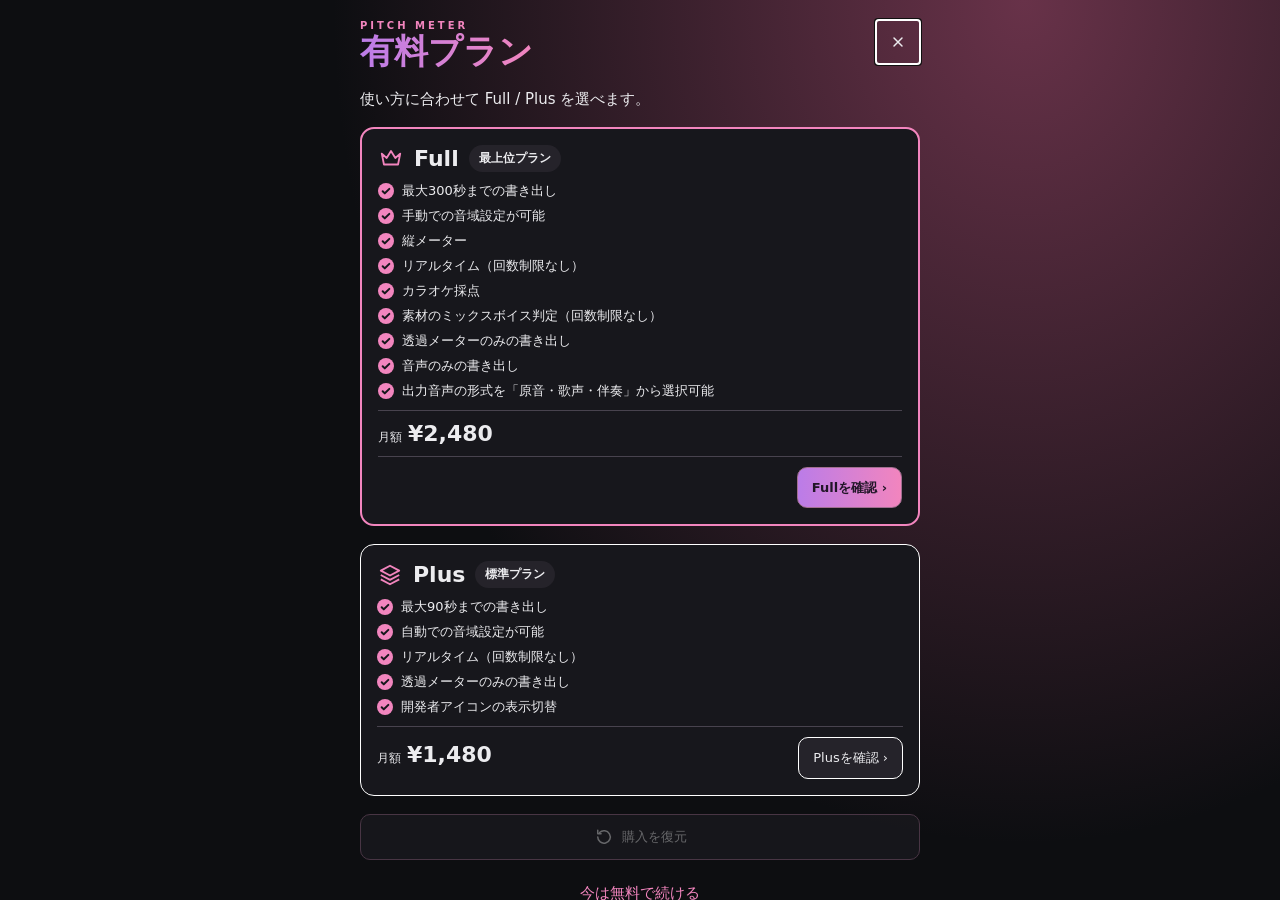
==== android-1128/index.html @ 21b464e2 "Add android-1128 preview (Android/iPhone web)" ====
<!doctype html>
<html lang="ja">
<head>
<meta charset="utf-8">
<meta name="viewport" content="width=device-width,initial-scale=1,viewport-fit=cover">
<meta name="referrer" content="no-referrer">
<meta name="robots" content="noindex,nofollow">
<meta http-equiv="Content-Security-Policy" content="default-src 'self'; script-src 'self' 'wasm-unsafe-eval'; worker-src 'self' blob:; style-src 'self'; img-src 'self' data: blob:; media-src 'self' blob:; connect-src 'self' blob: data:; frame-src 'self'; object-src 'none'; base-uri 'none'; form-action 'none'">
<meta name="theme-color" content="#0d0e11">
<meta name="color-scheme" content="dark">
<title>ピッチメーター 試作版（ウェブ・Android）</title>
<link rel="icon" href="data:,">
<link rel="stylesheet" href="style.css?v=20261128and1128">
</head>
<body>
<svg class="sprite" width="0" height="0" aria-hidden="true">
    <defs><linearGradient id="g-live" gradientUnits="userSpaceOnUse" x1="2" y1="12" x2="22" y2="12"><stop offset="0" stop-color="#bb7ce8"/><stop offset="1" stop-color="#f285be"/></linearGradient></defs>
  <defs>
    <symbol id="i-info" viewBox="0 0 24 24"><circle cx="12" cy="12" r="9.2" fill="none" stroke="currentColor" stroke-width="1.6"/><path d="M12 10.6v6" stroke="currentColor" stroke-width="1.8" stroke-linecap="round"/><circle cx="12" cy="7.5" r="1.15" fill="currentColor"/></symbol>
    <symbol id="i-chevdown" viewBox="0 0 24 24"><path d="M6 9.5l6 6 6-6" fill="none" stroke="currentColor" stroke-width="2" stroke-linecap="round" stroke-linejoin="round"/></symbol>
    <symbol id="i-chev" viewBox="0 0 24 24"><path d="M9 5.5l6.5 6.5L9 18.5" fill="none" stroke="currentColor" stroke-width="2" stroke-linecap="round" stroke-linejoin="round"/></symbol>
    <symbol id="i-share" viewBox="0 0 24 24"><path d="M12 3.5v11M8 7.2l4-3.8 4 3.8M7.5 10.5H6a1.5 1.5 0 0 0-1.5 1.5v7A1.5 1.5 0 0 0 6 20.5h12a1.5 1.5 0 0 0 1.5-1.5v-7a1.5 1.5 0 0 0-1.5-1.5h-1.5" fill="none" stroke="currentColor" stroke-width="1.8" stroke-linecap="round" stroke-linejoin="round"/></symbol>
    <symbol id="i-dashed" viewBox="0 0 24 24"><rect x="4" y="4" width="16" height="16" rx="2.5" fill="none" stroke="currentColor" stroke-width="1.8" stroke-dasharray="3 2.6"/></symbol>
    <symbol id="i-wave" viewBox="0 0 24 24"><path d="M3 12h1.5M6.5 9v6M9.5 5.5v13M12.5 8v8M15.5 4v16M18.5 9.5v5M21 12h0" fill="none" stroke="currentColor" stroke-width="1.8" stroke-linecap="round"/></symbol>
    <symbol id="i-film" viewBox="0 0 24 24"><rect x="3" y="5" width="18" height="14" rx="2.5" fill="none" stroke="currentColor" stroke-width="1.8"/><path d="M7 5v14M17 5v14M3 9.5h4M3 14.5h4M17 9.5h4M17 14.5h4" fill="none" stroke="currentColor" stroke-width="1.8"/></symbol>
    <symbol id="i-mic" viewBox="0 0 24 24"><rect x="9" y="3" width="6" height="11" rx="3" fill="none" stroke="currentColor" stroke-width="1.8"/><path d="M5.5 11a6.5 6.5 0 0 0 13 0M12 17.5V21M8.5 21h7" fill="none" stroke="currentColor" stroke-width="1.8" stroke-linecap="round"/></symbol>
    <symbol id="i-play" viewBox="0 0 24 24"><path d="M8 5.5v13l10.5-6.5z" fill="currentColor"/></symbol>
    <symbol id="i-crown" viewBox="0 0 24 24"><path d="M3.5 8l4.5 4 4-6.5 4 6.5 4.5-4-2 10h-13z" fill="none" stroke="currentColor" stroke-width="1.7" stroke-linejoin="round"/></symbol>
    <symbol id="i-layers" viewBox="0 0 24 24"><path d="M12 3.5l8.5 4.5-8.5 4.5L3.5 8z M3.5 12l8.5 4.5 8.5-4.5 M3.5 16l8.5 4.5 8.5-4.5" fill="none" stroke="currentColor" stroke-width="1.7" stroke-linejoin="round"/></symbol>
    <symbol id="i-check" viewBox="0 0 24 24"><circle cx="12" cy="12" r="10" fill="currentColor"/><path d="M7.5 12.3l3 3 6-6.3" fill="none" stroke="#17171c" stroke-width="2.2" stroke-linecap="round" stroke-linejoin="round"/></symbol>
    <symbol id="i-x" viewBox="0 0 24 24"><path d="M6 6l12 12M18 6L6 18" fill="none" stroke="currentColor" stroke-width="2.2" stroke-linecap="round"/></symbol>
    <symbol id="i-restore" viewBox="0 0 24 24"><path d="M4.5 12a7.5 7.5 0 1 0 2.2-5.3M4.5 4v4h4" fill="none" stroke="currentColor" stroke-width="1.8" stroke-linecap="round" stroke-linejoin="round"/></symbol>
    <symbol id="i-bubble" viewBox="0 0 24 24"><path d="M4 5.5h16v10H10l-4.5 4v-4H4z" fill="none" stroke="currentColor" stroke-width="1.7" stroke-linejoin="round"/></symbol>
    <symbol id="i-doc" viewBox="0 0 24 24"><path d="M6 3.5h8l4 4v13H6z M14 3.5v4h4 M9 12h6M9 15.5h6" fill="none" stroke="currentColor" stroke-width="1.7" stroke-linejoin="round"/></symbol>
    <symbol id="i-hand" viewBox="0 0 24 24"><path d="M8 12V6.5a1.3 1.3 0 0 1 2.6 0V11 M10.6 11V4.8a1.3 1.3 0 0 1 2.6 0V11 M13.2 11V5.8a1.3 1.3 0 0 1 2.6 0V12 M15.8 12V8.3a1.3 1.3 0 0 1 2.6 0v6.2a6 6 0 0 1-6 6h-.6a6 6 0 0 1-5-2.7L4.3 14a1.4 1.4 0 0 1 2.2-1.7L8 14" fill="none" stroke="currentColor" stroke-width="1.6" stroke-linecap="round" stroke-linejoin="round"/></symbol>
    <symbol id="i-stack" viewBox="0 0 24 24"><rect x="4" y="9" width="16" height="11" rx="2" fill="none" stroke="currentColor" stroke-width="1.7"/><path d="M6.5 6h11M9 3.5h6" fill="none" stroke="currentColor" stroke-width="1.7" stroke-linecap="round"/></symbol>
    <symbol id="i-rot" viewBox="0 0 24 24"><path d="M17.5 8A7 7 0 1 0 19 13M19 4v4.5h-4.5" fill="none" stroke="currentColor" stroke-width="3" stroke-linecap="round" stroke-linejoin="round"/></symbol>
    <symbol id="i-scale" viewBox="0 0 24 24"><path d="M5 5l14 14M5 5v5M5 5h5M19 19v-5M19 19h-5" fill="none" stroke="currentColor" stroke-width="3" stroke-linecap="round" stroke-linejoin="round"/></symbol>
  </defs>
</svg>
<div id="trialBanner" role="note">Android Chrome確認版・広告とプランは試作用／課金なし</div>

<!-- 素材分析 -->
<section id="tab-file" class="pane" aria-label="分析">
  <div class="scroll studio-bg" id="fileScroll">
    <div class="row"><span class="eyebrow accentText">PITCH METER</span><span class="spacer"></span><button class="sbtn" id="guideBtn">使い方</button></div>
    <h1 class="hero file">声の高さを、<br>なめらかに映す。</h1>

    <!-- usageCard（iOS と同じ2行構成。ウェブ版は回数制限・購入なし） -->
    <div class="usage">
      <div class="row"><span class="plan-name" id="planName">素材分析（Android確認版）</span><span class="spacer"></span><button class="sbtn foot" id="planBtn">プラン・購入 ›</button></div>
      <div class="row g8"><span class="caption">通常の音程メーター・書き出しは回数制限なし</span><button class="info sm" data-info="利用回数" aria-label="利用回数の説明"><svg><use href="#i-info"/></svg></button><span class="spacer"></span><button class="linkbtn caption" id="fullWhatBtn">Fullでできること ›</button></div>
    </div>

    <!-- rewardButton（広告枠） -->
    <div class="reward-wrap ad-slot" id="adReward" data-slot="reward">
      <button class="reward" id="rewardBtn">
        <span class="row center g10"><span class="reward-dot" aria-hidden="true"><svg><use href="#i-play"/></svg></span><span class="reward-title">広告を見てFullを1回試す</span></span>
        <span class="reward-sub">広告の視聴完了後、Fullの機能を1回使えます。</span>
      </button>
      <p class="caption" id="rewardMsg" hidden></p>
    </div>

    <!-- materialButtons -->
    <div class="stack pick">
      <button class="sbtn primary big" id="pickBtn"><svg class="ico"><use href="#i-film"/></svg>写真かファイルから選ぶ</button>
      <!-- 1つの入力でOK: iOS Safari は「写真ライブラリ / ビデオを撮る / ファイルを選択」の標準メニューを出す -->
      <input type="file" id="fileInput" accept="video/*,audio/*,.mp4,.mov,.m4v,.mp3,.m4a,.wav,.aac,.caf,.aif,.aiff" hidden>
      <!-- リアルタイム（iOS 2026-11-23: 中央タブから「分析」のボタンへ移動） -->
      <button class="sbtn big" id="liveBtn"><svg class="ico glyph" viewBox="0 0 24 24" data-glyph="live"></svg><span class="lbText">リアルタイム</span></button>
      <button class="sbtn white big" id="sampleBtn"><svg class="ico"><use href="#i-mic"/></svg>サンプル音声を追加</button>
      <!-- 取り込んだサンプルの結果（ボタンのすぐ下）。サンプルがあるときだけ表示。 -->
      <div class="smp-summary" id="smpSummary" hidden>
        <div class="smp-switch-row"><span class="smp-switch-label" id="smpApplyLabelMain">サンプル音声を適用</span><button class="info sm" id="smpApplyInfoMain" data-info-title="サンプル音声を適用" data-info-text="" aria-label="サンプル音声を適用の説明"><svg><use href="#i-info"/></svg></button><span class="spacer"></span>
          <label class="switch"><input type="checkbox" role="switch" id="smpApplyMain" aria-labelledby="smpApplyLabelMain"><i></i></label></div>
        <p class="smp-sum-text" id="smpSumText" aria-live="polite"></p>
      </div>
    </div>

    <!-- editingCard -->
    <div class="card edit" id="editCard" hidden>
      <div class="caption clamp2" id="fileName"></div>
      <div class="caption" id="fileStatus" aria-live="polite"></div>
      <div id="stageBox" class="stage-box" hidden>
        <div id="stageFit" class="stage-fit">
          <video id="video" playsinline webkit-playsinline preload="auto"></video>
          <canvas id="overlay"></canvas>
          <div id="editor" class="editor" aria-label="メーターの位置とサイズ">
            <i class="guide-v" id="guideV"></i><i class="guide-h" id="guideH"></i>
            <div class="sel" id="selBox" hidden></div>
            <div class="hit" id="meterHit" role="button" aria-label="メーターの位置とサイズ" title="ドラッグで移動、2本指で拡大縮小と回転"></div>
            <button class="handle" id="rotHandle" aria-label="メーターを回転" hidden><svg><use href="#i-rot"/></svg></button>
            <button class="handle" id="scaleHandle" aria-label="メーターを拡大縮小" hidden><svg><use href="#i-scale"/></svg></button>
            <button class="reset-place" id="resetPlace" hidden>配置をリセット</button>
            <span class="deg" id="degBadge" hidden>0°</span>
          </div>
        </div>
      </div>
      <div class="caption" id="placeHint" hidden><div id="analysis-source-accuracy-note">※複数の音や声が重なっている素材や、歌声の音量が小さい素材は、正確に分析できないことがあります。</div><div>メーターをタップして位置・サイズ・角度を調整</div></div>
      <div class="usage-mix" id="mixUsage" hidden>
        <div id="mixQuota" hidden aria-live="polite">無料版でのミックスボイス判定は月に5回までです<strong id="mixUsesLeft">残り5回</strong></div>
        <p id="mixAccess" class="caption" aria-live="polite"></p>
        <button type="button" class="sbtn primary" id="mixReveal" hidden>ミックスボイス判定を表示</button>
      </div>
      <div id="controls" hidden>
        <div class="row g8">
          <button class="sbtn" id="playBtn">再生</button><button class="sbtn" id="stopBtn">停止</button>
          <span class="spacer"></span><span class="caption" id="playState">停止中</span>
          <button class="sbtn" id="fsBtn">全画面</button>
        </div>
        <input type="range" id="seek" min="0" max="1" step="0.01" value="0" aria-label="再生位置">
        <div class="caption mono" id="timeText">00:00 / 00:00</div>
      </div>
      <div class="progress" id="progressWrap" hidden><span class="spinner" aria-hidden="true"></span><div class="bar" id="progressBar"></div><span id="progressText" class="caption mono">0%</span><button class="sbtn small" id="cancelBtn">中止</button></div>

      <!-- settingsCard -->
      <div class="settings" id="settings">
        <div class="row">
          <span class="ilabel">歌声補正<button class="info" data-info="歌声補正" aria-label="歌声補正の説明"><svg><use href="#i-info"/></svg></button></span>
          <span class="spacer"></span>
          <label class="select"><select id="analysisSel" aria-label="歌声補正"><option value="original">原音</option><option value="vocal">歌声</option><option value="assisted" selected>歌声＋保守的補完</option></select><span class="selval" id="analysisVal">歌声＋保守的補完</span><svg><use href="#i-chevdown"/></svg></label>
        </div>
        <div class="row" id="audioRow">
          <span class="ilabel">音声<button class="info" data-info="音声" aria-label="音声の説明"><svg><use href="#i-info"/></svg></button></span><span class="pbadge">Full</span>
          <span class="spacer"></span>
          <label class="select"><select id="audioSel" aria-label="音声"><option value="original" selected>原音</option><option value="vocal">歌声のみ</option><option value="accompaniment">伴奏のみ</option></select><span class="selval" id="audioVal">原音</span><svg><use href="#i-chevdown"/></svg></label>
        </div>
        <div class="row">
          <span class="ilabel">メーターの向き<button class="info" data-info="メーターの向き" aria-label="メーターの向きの説明"><svg><use href="#i-info"/></svg></button></span>
          <span class="spacer"></span>
          <button class="orient on" data-v="0" id="orientH"><i class="h"></i>横</button><button class="orient" data-v="1" id="orientV"><i class="v"></i>縦</button>
          <span class="pbadge">Full</span>
        </div>
        <div class="row">
          <span class="ilabel">開発者アイコンの表示切替<button class="info" data-info="開発者アイコンの表示切替" aria-label="開発者アイコンの表示切替の説明"><svg><use href="#i-info"/></svg></button></span>
          <span class="fp">Full / Plus</span>
          <span class="spacer"></span>
          <label class="switch"><input type="checkbox" id="brandToggle" checked aria-label="開発者アイコンの表示切替"><i></i></label>
        </div>
      </div>

      <!-- rangeCard -->
      <div class="rangecard" id="rangeCard" hidden>
        <div class="row"><span class="ilabel">音域設定<button class="info" data-info="音域設定" aria-label="音域設定の説明"><svg><use href="#i-info"/></svg></button></span></div>
        <div class="row g12">
          <button class="radio on" id="rangeAuto"><i></i>自動設定</button>
          <button class="radio" id="rangeManual"><i></i>手動設定</button>
          <span class="pbadge">Full</span>
        </div>
        <div class="row caption"><span id="rangeLowText"></span><span class="spacer"></span><span id="rangeHighText" class="ralign"></span></div>
        <div class="caption" id="rangeSpan"></div>
        <div class="midi" id="midiCtl">
          <input class="mnum" id="midiLow" inputmode="numeric" aria-label="最低音 MIDI">
          <div class="mtrack" id="midiTrack"><i class="mbase"></i><i class="mband" id="midiBand"></i><i class="mknob" id="midiLowKnob" aria-label="最低音 MIDI ハンドル"></i><i class="mknob" id="midiHighKnob" aria-label="最高音 MIDI ハンドル"></i></div>
          <input class="mnum" id="midiHigh" inputmode="numeric" aria-label="最高音 MIDI">
        </div>
      </div>

      <button class="sbtn" id="reBtn">解析する・再解析</button>
      <div class="exports" id="exports" hidden>
        <button class="sbtn primary xl" id="exVideo"><svg class="ico"><use href="#i-share"/></svg>動画を書き出す</button>
        <button class="sbtn" id="exAlpha"><svg class="ico"><use href="#i-dashed"/></svg>透過メーターのみを書き出す</button>
        <button class="sbtn" id="exGreen" hidden><svg class="ico"><use href="#i-dashed"/></svg>緑背景のメーターのみを書き出す</button>
        <button class="sbtn" id="exAudio"><svg class="ico"><use href="#i-wave"/></svg>音声のみを書き出す</button>
      </div>
      <button class="sbtn" id="shareBtn" hidden><svg class="ico"><use href="#i-share"/></svg>完成したファイルを保存・共有</button>
      <div class="caption" id="outDesc" hidden></div>
    </div>

    <div class="footer-links">
      <details id="pastExports" hidden><summary>過去の書き出し</summary><div id="pastList"></div></details>
    </div>
    <!-- Native ad: 素材分析のいちばん下（区切り線＋余白でアプリの操作から離す） -->
    <div class="ad-divider" aria-hidden="true"></div>
    <div id="adNative" class="ad-slot" data-slot="native"></div>
    <div class="tailspace" aria-hidden="true"></div>
  </div>
</section>

<!-- リアルタイム -->
<section id="tab-live" class="pane" aria-label="リアルタイム" hidden>
  <!-- 2026-11-23 閉じるのは右上の ✕（押せる範囲 48px）。動きは前の「分析に戻る」と同じ -->
  <button class="liveClose" id="liveClose" type="button" aria-label="閉じる（分析に戻る）"><svg viewBox="0 0 24 24" aria-hidden="true"><path d="M7 7l10 10M17 7L7 17" fill="none" stroke="currentColor" stroke-width="2.4" stroke-linecap="round"/></svg></button>
  <div class="scroll studio-bg">
    <span class="eyebrow">REALTIME</span>
    <h1 class="hero live-hero">マイクの声を、<br>その場で映す。</h1>
    <p class="foot muted">有線イヤホンマイクやAirPodsを推奨します。</p>
  </div>
  <div class="pinned">
    <div class="meterCard" id="liveCard"><div class="meterHead"><span class="meterCap">いまの声</span><span class="spacer"></span><span class="regChip" id="liveChip" data-reg="0" aria-live="polite"><i aria-hidden="true"></i><b id="liveChipText">—</b></span></div>
    <div class="meterBox"><canvas id="liveCanvas" width="1080" height="330" aria-label="ピッチメーター"></canvas></div>
      <div class="usage-live" id="liveUsage" aria-live="polite">
        <div>無料版では月に5回使えます</div><strong class="accentText">残り<span id="liveUsesLeft">5</span>回</strong>
      </div></div>
    <div class="row status"><i class="dot" id="liveDot"></i><strong id="liveStatus">停止中</strong><span class="spacer"></span><span class="foot muted ell" id="liveInput">マイク未使用</span></div>
    <div class="foot notice" id="liveNotice" hidden></div>
    <button class="toggle" id="liveToggle" aria-label="リアルタイム表示を開始"><span id="liveToggleIco" aria-hidden="true">●</span><span id="liveToggleText">開始</span></button>
    <div class="live-help" id="liveHelp" role="alert" hidden><p id="liveHelpText"></p><button class="btn small" id="liveReload">再読み込み</button></div>
  </div>
</section>

<!-- カラオケ（iOS KaraokeTabView と同じ画面。初めて開いたときだけ読み込む） -->
<section id="tab-karaoke" class="pane" aria-label="カラオケ" hidden>
  <div class="usage-kara-shell" id="karaUsageShell" hidden>
    <p class="usage-kara-balance" id="karaUsageBalance" aria-live="polite"></p>
    <div class="kara-host"><iframe id="karaFrame" title="カラオケ" allow="microphone; autoplay"></iframe></div>
  </div>
  <div class="scroll studio-bg" id="karaUsageGate">
    <span class="eyebrow">KARAOKE</span><h1 class="hero">カラオケはFullの機能です</h1>
    <p id="karaUsagePrompt" class="sub">無料版でも、試作広告を1回見終えると採点を1回お試しいただけます。</p>
    <button type="button" class="sbtn primary" id="karaReward">広告を見てFullを1回試す</button>
    <button type="button" class="plain" id="karaPlan">試作プランを切り替える</button>
  </div>
</section>

<!-- その他（ProfileLinksView） -->
<section id="tab-profile" class="pane" aria-label="その他" hidden>
  <div class="scroll">
    <span class="eyebrow">MORE</span>
    <h1 class="hero pink">その他</h1>
    <button class="rowlink" id="rowSupport"><span class="row g10"><svg class="rico"><use href="#i-bubble"/></svg>サポート・ご意見・ご要望</span><svg class="rchev"><use href="#i-chev"/></svg></button>
    <button class="rowlink" data-legal="terms"><span class="row g10"><svg class="rico"><use href="#i-doc"/></svg>利用規約</span><svg class="rchev"><use href="#i-chev"/></svg></button>
    <button class="rowlink" data-legal="privacy"><span class="row g10"><svg class="rico"><use href="#i-hand"/></svg>プライバシーポリシー</span><svg class="rchev"><use href="#i-chev"/></svg></button>
    <button class="rowlink" id="rowLicense"><span class="row g10"><svg class="rico"><use href="#i-stack"/></svg>ライセンス・第三者ソフトウェア</span><svg class="rchev"><use href="#i-chev"/></svg></button>
  </div>
</section>

<div id="bottomBar">
  <nav id="tabbar" aria-label="タブ">
    <div class="capsule">
      <div class="pill" id="pill" aria-hidden="true"></div>
      <button class="tab" data-tab="file" aria-label="分析"><svg viewBox="0 0 24 24" data-glyph="analysis"></svg><span>分析</span></button>
      <button class="tab" data-tab="karaoke" aria-label="カラオケ"><svg viewBox="0 0 24 24" data-glyph="karaoke"></svg><span>カラオケ</span></button>
      <button class="tab" data-tab="profile" aria-label="その他"><svg viewBox="0 0 24 24" data-glyph="profile"></svg><span>その他</span></button>
    </div>
  </nav>
  <div id="adBanner" class="ad-slot" data-slot="banner" hidden></div>
</div>

<!-- 全画面（FullscreenPlayback） -->
<div id="fs" class="fs" hidden role="dialog" aria-modal="true" aria-label="全画面">
  <div class="fs-close"><span class="spacer"></span><button class="xbtn" id="fsClose" type="button" aria-label="閉じる"><svg><use href="#i-x"/></svg></button><button class="info" data-info="全画面" aria-label="全画面の説明"><svg><use href="#i-info"/></svg></button></div>
  <div class="fs-stage" id="fsStage"></div>
  <div class="fs-controls">
    <div class="caption mono center" id="fsTime">00:00 / 00:00</div>
    <div class="row g6"><input type="range" id="fsSeek" min="0" max="1" step="0.01" value="0" aria-label="再生位置"><button class="info" data-info="再生・試聴" aria-label="再生・試聴の説明"><svg><use href="#i-info"/></svg></button></div>
    <div class="row"><button class="sbtn" id="fsPlay">▶ 再生</button><button class="info" data-info="再生・試聴" aria-label="再生・試聴の説明"><svg><use href="#i-info"/></svg></button><span class="spacer"></span><button class="sbtn" id="fsStop">■ 停止</button><button class="info" data-info="再生・試聴" aria-label="再生・試聴の説明"><svg><use href="#i-info"/></svg></button></div>
  </div>
</div>

<!-- プラン（PlanGuideScreen・表示のみ） -->
<div id="plan" class="fullcover studio-bg" hidden role="dialog" aria-modal="true" aria-label="有料プラン">
  <div class="plan-inner">
    <div class="row top">
      <div><div class="eyebrow pinkText bold">PITCH METER</div><div class="plan-title accentText">有料プラン</div></div>
      <span class="spacer"></span><button class="xbtn" id="planClose" type="button" aria-label="閉じる"><svg><use href="#i-x"/></svg></button>
    </div>
    <p class="sub">使い方に合わせて Full / Plus を選べます。</p>
    <div class="plancard full">
      <div class="row g10"><svg class="pico"><use href="#i-crown"/></svg><span class="ptitle">Full</span><span class="ptag">最上位プラン</span></div>
      <ul class="feat"><li>最大300秒までの書き出し</li><li>手動での音域設定が可能</li><li>縦メーター</li><li>リアルタイム（回数制限なし）</li><li>カラオケ採点</li><li>素材のミックスボイス判定（回数制限なし）</li><li>透過メーターのみの書き出し</li><li>音声のみの書き出し</li><li>出力音声の形式を「原音・歌声・伴奏」から選択可能</li></ul>
      <hr><div class="row base"><span class="caption">月額</span><span class="price">¥2,480</span></div><hr>
      <div class="row"><span class="spacer"></span><button class="sbtn primary" data-review="Full">Fullを確認 ›</button></div>
    </div>
    <div class="plancard plus">
      <div class="row g10"><svg class="pico"><use href="#i-layers"/></svg><span class="ptitle">Plus</span><span class="ptag">標準プラン</span></div>
      <ul class="feat"><li>最大90秒までの書き出し</li><li>自動での音域設定が可能</li><li>リアルタイム（回数制限なし）</li><li>透過メーターのみの書き出し</li><li>開発者アイコンの表示切替</li></ul>
      <hr><div class="row base"><span class="caption">月額</span><span class="price">¥1,480</span><span class="spacer"></span><button class="sbtn whiteb" data-review="Plus">Plusを確認 ›</button></div>
    </div>
    <button class="sbtn wide" disabled><svg class="ico"><use href="#i-restore"/></svg>購入を復元</button>
    <button class="plain wide" id="planContinue">今は無料で続ける</button>
    <div class="usage-test-plan"><label for="previewPlan">動作確認用プラン（購入・課金なし）</label>
      <select id="previewPlan"><option value="free">無料版（試作）</option><option value="plus">Plus（試作）</option><option value="full">Full（試作）</option></select>
    </div>
    <div class="row center caption"><a href="https://www.apple.com/legal/internet-services/itunes/dev/stdeula/" target="_blank" rel="noopener noreferrer">利用規約</a><span>｜</span><a href="https://pitch-meter-support.kenjouta0227.workers.dev/privacy" target="_blank" rel="noopener noreferrer">プライバシーポリシー</a></div>
    <p class="caption muted">解約は、各ストアのサブスクリプション設定（iPhone：「設定」→ 自分の名前 →「サブスクリプション」、Android：Google Play →「お支払いと定期購入」→「定期購入」）から行えます。</p>
    <button class="plain caption" disabled>購入状態を再読込</button>
    <p class="caption2 muted">ウェブ試作版のため、購入・復元はできません（表示のみ）。価格はアプリ版（日本向け）の月額です。</p>
  </div>
</div>

<!-- 使い方（LocalUsageGuide） -->
<div id="guide" class="fullcover guide-bg" hidden role="dialog" aria-modal="true" aria-labelledby="guideTitle">
  <div class="guide-inner">
    <div class="row"><strong id="guideTitle">使い方</strong><span class="spacer"></span><button class="xbtn" id="guideClose" type="button" aria-label="閉じる"><svg><use href="#i-x"/></svg></button></div>
    <div class="guide-body">
      <p>動画・音声を選び、素材を端末内で解析します。</p>
      <p>Fullは先頭300秒、Plusは先頭90秒。無料は先頭40秒です。</p>
      <p>Fullでは「メーターの向き」から「縦」を選べます。</p>
      <p>解析結果を確認し、メーター付き動画または対応する音声を書き出します。原本は上書きしません。</p>
      <p>各操作の「詳細」から条件を確認できます。</p>
    </div>
  </div>
</div>

<!-- 説明（StudioInformationModal） -->
<div id="infoModal" class="infomodal" hidden role="dialog" aria-modal="true" aria-labelledby="infoTitle">
  <div class="infobox">
    <div class="row"><strong id="infoTitle"></strong><span class="spacer"></span><button class="xbtn" id="infoClose" type="button" aria-label="閉じる"><svg><use href="#i-x"/></svg></button></div>
    <p id="infoText"></p>
  </div>
</div>

<!-- Safariだけの報酬フロー確認。実際の広告や支払いには接続しない。 -->
<div id="rewardPreview" class="infomodal" hidden role="dialog" aria-modal="true" aria-labelledby="rewardPreviewTitle">
  <div class="infobox"><div class="row"><strong id="rewardPreviewTitle">広告報酬の動作確認</strong><span class="spacer"></span>
    <button type="button" class="xbtn" id="rewardPreviewClose" aria-label="閉じる（回数は増えません）"><svg><use href="#i-x"/></svg></button></div>
    <p>試作です。実際の広告は表示されません。視聴完了でリアルタイム、カラオケ採点、素材のミックスボイス判定が各1回追加されます。</p>
    <p id="rewardPreviewWait" role="status"></p>
    <button type="button" class="sbtn primary" id="rewardPreviewEarn" disabled>視聴完了を試す</button>
    <p id="rewardPreviewResult" role="status" hidden></p>
  </div>
</div>

<!-- インタースティシャル広告枠 -->
<div id="adInterstitial" class="ad-inter" hidden role="dialog" aria-modal="true" aria-label="広告">
  <div class="ad-inter-box"><span class="ad-badge">広告</span><div class="ad-inter-body">広告枠（全画面）<br><small>ウェブ版は枠のみです。広告は読み込みません。</small></div><button class="xbtn" id="adInterClose" type="button" aria-label="閉じる"><svg><use href="#i-x"/></svg></button></div>
</div>

<!-- サポート（FeedbackPanel）・ライセンス（LicenseReader）・利用規約/プライバシー -->
<div id="sheet" class="sheet" hidden role="dialog" aria-modal="true" aria-labelledby="sheetTitle">
  <div class="sheetBody">
    <div class="navbar"><span class="spacer"></span><strong id="sheetTitle"></strong><span class="spacer"></span><button class="xbtn" id="sheetClose" type="button" aria-label="閉じる"><svg><use href="#i-x"/></svg></button></div>
    <div id="sheetContent"></div>
  </div>
</div>

<template id="t-support">
  <div class="feedback">
    <h3>サポート・ご意見・ご要望</h3>
    <div class="row g6"><p class="caption">問い合わせ内容や、改善点・追加機能の希望を入力できます。</p><button class="info" data-info-title="ご意見・ご要望" data-info-text="改善点や追加機能の希望を入力できます。&#10;ご意見は今後の改善の参考にします。入力だけでは送信しません。" aria-label="ご意見・ご要望の説明"><svg><use href="#i-info"/></svg></button></div>
    <p class="caption">問い合わせ内容・改善してほしい点</p>
    <div class="row g6"><textarea id="fbImprove" rows="4"></textarea><button class="info" data-info-title="ご意見・ご要望" data-info-text="改善点・追加機能の希望を入力し、メール作成・コピー・入力消去を行います。&#10;入力は端末内に保持します。メール画面で宛先・内容を確認して送信してください。素材・解析結果は自動添付しません。" aria-label="ご意見・ご要望の説明"><svg><use href="#i-info"/></svg></button></div>
    <p class="caption">追加してほしい機能</p>
    <div class="row g6"><textarea id="fbFeature" rows="4"></textarea><button class="info" data-info-title="ご意見・ご要望" data-info-text="改善点・追加機能の希望を入力し、メール作成・コピー・入力消去を行います。&#10;入力は端末内に保持します。メール画面で宛先・内容を確認して送信してください。素材・解析結果は自動添付しません。" aria-label="ご意見・ご要望の説明"><svg><use href="#i-info"/></svg></button></div>
    <p class="caption">宛先：kenjouta0227@gmail.com。メール画面で内容を確認して送信してください。素材や解析結果を自動添付しません。</p>
    <p class="caption">通常1週間以内を目安に返信します。お問い合わせの相談内容・対応メールは、対応完了後6か月を目安に削除します。アプリ内の音声や利用記録とは別です。自動削除や期限保証ではありません。パスワード・認証コード・支払情報は入力しないでください。</p>
    <button class="linkbtn" id="fbMail">サポートに問い合わせる（メールを作成）</button>
    <button class="linkbtn" id="fbCopy">宛先・本文をコピー</button>
    <a class="linkbtn" href="https://pitch-meter-support.kenjouta0227.workers.dev/contact" target="_blank" rel="noopener noreferrer">公開サポートページ</a>
    <button class="linkbtn" id="fbClear">入力を消去</button>
    <p class="caption" id="fbMsg">入力は端末内に保持します。まだ送信していません。</p>
  </div>
</template>
<template id="t-license">
  <div class="license">
    <div class="row g6"><a class="linkbtn" href="../preview-1123/ThirdPartyNotices.txt" download="ThirdPartyNotices.txt">ライセンス全文を保存・共有</a><button class="info" data-info-title="ライセンス" data-info-text="文書を選び、ページを移動・保存します。&#10;第三者ソフトウェアの条件を確認できます。処理区分や素材は変更しません。" aria-label="ライセンスの説明"><svg><use href="#i-info"/></svg></button></div>
    <p class="caption muted" id="licHint">ライセンスを読み込み中</p>
    <div class="row g8" id="licNav" hidden>
      <button class="linkbtn" id="licPrev">前へ</button>
      <label class="select small"><select id="licPage" aria-label="ページ"></select><span class="selval" id="licPageVal"></span><svg><use href="#i-chevdown"/></svg></label>
      <button class="linkbtn" id="licNext">次へ</button>
    </div>
    <pre class="lictext" id="licText" aria-label="ライセンス本文" tabindex="0"></pre>
  </div>
</template>

<div id="recSheet" class="sheet" hidden role="dialog" aria-modal="true" aria-labelledby="recTitle">
  <div class="sheetBody rec-sheet">
    <div class="row"><strong id="recTitle">サンプル音声を追加</strong><button class="info sm" data-info="サンプル音声を追加" aria-label="サンプル音声を追加の説明"><svg><use href="#i-info"/></svg></button><span class="spacer"></span><button class="xbtn" id="recClose" type="button" aria-label="閉じる"><svg><use href="#i-x"/></svg></button></div>
    <div class="smp-switch-row card-like" id="smpApplyRow" hidden><span class="smp-switch-label" id="smpApplyLabel">サンプル音声を適用</span><button class="info sm" id="smpApplyInfo" data-info-title="サンプル音声を適用" data-info-text="" aria-label="サンプル音声を適用の説明"><svg><use href="#i-info"/></svg></button><span class="spacer"></span>
      <label class="switch"><input type="checkbox" role="switch" id="smpApply" aria-labelledby="smpApplyLabel"><i></i></label></div>
    <p class="caption smp-apply-desc" id="smpApplyDesc" hidden></p>
    <div class="smp-list" id="smpList"></div>
    <!-- 録音中の表示（押した行の中に移動して使う） -->
    <div class="smp-recorder" id="recPanel" hidden>
      <div class="rec-count" id="recCount" aria-live="polite">3</div>
      <div class="rec-state" id="recState"></div>
      <div class="rec-level"><i id="recLevelBar"></i></div>
      <button class="btn primary big" id="recBtn"><span class="rec-dot" aria-hidden="true"></span><span id="recBtnText">録音を終える</span></button>
    </div>
    <p class="rec-msg" id="recMsg" aria-live="polite"></p>
    <button class="btn small smp-reset" id="smpReset" hidden>初期設定に戻す（サンプルをすべて削除）</button>
    <button class="sbtn white col-entry" id="colOpen"><svg class="ico"><use href="#i-mic"/></svg>判定用の声を集める（地声・裏声）</button>
    <button class="linkbtn caption" id="recQuick">録音してそのまま素材分析する（5秒）</button>
  </div>
</div>

<!-- 判定用の声を集める（地声・裏声）: 音声は端末内の IndexedDB にだけ保存。まとめて保存は端末へのファイル保存のみ -->
<div id="colSheet" class="sheet" hidden role="dialog" aria-modal="true" aria-labelledby="colTitle">
  <div class="sheetBody rec-sheet col-sheet">
    <div class="row"><strong id="colTitle">判定用の声を集める</strong><span class="spacer"></span><button class="xbtn" id="colClose" type="button" aria-label="閉じる"><svg><use href="#i-x"/></svg></button></div>
    <div class="col-seg" role="radiogroup" aria-label="録る声の種類">
      <button class="orient on" role="radio" aria-checked="true" data-cat="chest" id="colCatChest">地声</button>
      <button class="orient" role="radio" aria-checked="false" data-cat="falsetto" id="colCatFals">裏声</button>
    </div>
    <div class="col-now"><span class="caption">いま録る声</span><div class="col-big" id="colBig" aria-live="polite">地声</div><div class="smp-guide" id="colGuide"></div></div>
    <p class="rec-instr col-instr">「あー」で同じ高さを1音のばしてください（1回4秒）。</p>
    <div class="col-counts">
      <div class="col-count" id="colCntChest"><span>地声 <b id="colNChest">0</b>/30</span><div class="rec-level"><i id="colBarChest"></i></div></div>
      <div class="col-count" id="colCntFals"><span>裏声 <b id="colNFals">0</b>/30</span><div class="rec-level"><i id="colBarFals"></i></div></div>
    </div>
    <div class="rec-count" id="colCount" aria-live="polite">4</div>
    <div class="rec-state" id="colState"></div>
    <div class="rec-level"><i id="colLevelBar"></i></div>
    <button class="btn primary big" id="colRec"><span class="rec-dot" aria-hidden="true"></span><span id="colRecText">録音する</span></button>
    <div class="smp-switch-row card-like"><span class="smp-switch-label" id="colAutoLabel">自動で次へ</span><span class="spacer"></span>
      <label class="switch"><input type="checkbox" role="switch" id="colAuto" aria-labelledby="colAutoLabel" aria-describedby="colAutoDesc"><i></i></label></div>
    <p class="caption smp-apply-desc" id="colAutoDesc">オンにすると、保存したあと3秒で次の録音が始まります。</p>
    <button class="btn small" id="colRedo" disabled>最後のテイクを録り直す</button>
    <p class="rec-msg" id="colMsg" aria-live="polite"></p>
    <div class="row g8"><strong class="col-list-title">録ったテイク</strong><span class="spacer"></span><span class="caption" id="colTotal"></span></div>
    <div class="col-list" id="colList"></div>
    <div class="row g8 col-actions">
      <button class="btn primary" id="colSave" disabled>まとめて保存</button><span class="spacer"></span>
      <button class="btn small" id="colClear" disabled>全部消す</button>
    </div>
  </div>
</div>

<script src="../preview-1123/ads-config.js?v=20261122tl4"></script>
<script src="core.js?v=20261128and1128"></script>
<script src="meter-labels.js?v=20261128and1128"></script>
<script src="gauge.js?v=20261128and1128"></script>
<script src="alphamov.js?v=20261128and1128"></script>
<script src="usage-preview.js?v=20261128and1128"></script>
<script src="app.js?v=20261128and1128"></script>
</body>
</html>
---- android-1128/style.css ----
[hidden]{display:none!important}
:root{--bg:rgb(13,14,17);--panel:rgb(23,23,28);--control:rgb(37,35,42);--border:rgb(72,67,78);--bborder:rgb(161,111,144);--text:rgb(236,236,239);--muted:rgb(180,177,185);
--purple:rgb(187,124,232);--pink:rgb(242,133,190);--ink:rgb(34,22,40);--accent:linear-gradient(90deg,var(--purple),var(--pink));
--sat:env(safe-area-inset-top,0px);--sab:env(safe-area-inset-bottom,0px);--tabh:calc(76px + var(--sab));--banner:0px;
--font:"Hiragino Sans","Hiragino Kaku Gothic ProN","Noto Sans JP",system-ui,-apple-system,sans-serif}
body.has-banner{--banner:62px}
*{box-sizing:border-box;-webkit-tap-highlight-color:transparent}
html,body{margin:0;height:100%;background:var(--bg);color:var(--text);font-family:var(--font);overflow:hidden;overscroll-behavior:none}
button,select,input,textarea{font:inherit;color:inherit}
a{color:var(--pink)}
#trialBanner{position:fixed;top:0;left:0;right:0;z-index:30;padding:calc(4px + var(--sat)) 12px 4px;font-size:11px;text-align:center;color:var(--ink);background:var(--accent);font-weight:700;letter-spacing:.02em}
.pane{position:fixed;left:0;right:0;top:calc(22px + var(--sat));bottom:0;display:flex;flex-direction:column;background:var(--bg)}
.scroll{flex:1;overflow-y:auto;-webkit-overflow-scrolling:touch;padding:16px 16px calc(var(--tabh) + var(--banner) + 24px)}
#tab-live .scroll{padding-bottom:16px}
.studio-bg{background:radial-gradient(ellipse 54% 68% at 80% 0%,rgb(104,50,73) 0,rgba(104,50,73,0) 100%),var(--bg);background-attachment:local}
.row{display:flex;align-items:center;gap:6px}.row.g6{gap:6px}.row.g8{gap:8px}.row.g10{gap:10px}.row.g12{gap:12px}.row.center{justify-content:center}.row.top{align-items:flex-start}.row.base{align-items:baseline}.spacer{flex:1}
.center{text-align:center}.ralign{text-align:right}
.eyebrow{font-size:10px;font-weight:500;letter-spacing:3px;color:var(--pink)}
.accentText{background:var(--accent);-webkit-background-clip:text;background-clip:text;color:transparent}
.pinkText{color:var(--pink)}.bold{font-weight:700}
.hero{font-size:30px;line-height:1.45;font-weight:700;margin:12px 0 18px;background:var(--accent);-webkit-background-clip:text;background-clip:text;color:transparent}
.hero.pink{color:var(--pink);background:none;font-size:28px}
.hero.file{font-size:26px;line-height:1.38;margin:20px 0 20px}
.caption{font-size:12px;line-height:1.5;margin:0}.caption2{font-size:11px;line-height:1.5;margin:0}.foot{font-size:13px;line-height:1.6}.muted{color:var(--muted)}.mono{font-variant-numeric:tabular-nums}
.clamp2{display:-webkit-box;-webkit-line-clamp:2;-webkit-box-orient:vertical;overflow:hidden}
/* StudioButtonStyle */
.sbtn{display:inline-flex;align-items:center;justify-content:center;gap:8px;padding:12px 14px;border-radius:10px;border:1px solid var(--bborder);background:var(--control);color:var(--text);font-size:13px;line-height:1.2;text-decoration:none;cursor:pointer;transition:opacity .12s,transform .12s}
.sbtn:active:not(:disabled){opacity:.75;transform:scale(.98);box-shadow:0 0 0 2px var(--pink)}
.sbtn:disabled{opacity:.4;cursor:default}
.sbtn.primary{background:var(--accent);border-color:var(--bborder);color:var(--ink);font-weight:600}
.sbtn.foot{font-size:13px;padding:8px 12px}
.sbtn.small{padding:6px 10px;font-size:12px}
.sbtn.big{width:100%;min-height:49px;font-size:18.2px;font-weight:600}
.sbtn.white{background:rgba(255,255,255,.12);border-color:rgba(255,255,255,.75);color:#fff;font-weight:400}
.sbtn.whiteb{border-color:#fff}
.sbtn.xl{font-size:20.8px;padding:19px 14px;width:100%}
.sbtn.wide{width:100%}
.sbtn.icon{width:44px;height:44px;padding:0}.sbtn.icon svg{width:18px;height:18px}
.ico{width:20px;height:20px;flex:none}
.sbtn.big .ico{width:22px;height:22px}
.plain{background:none;border:0;color:var(--pink);cursor:pointer;padding:6px;font-size:15px}.plain:disabled{opacity:.4}
.linkbtn{display:block;background:none;border:0;padding:6px 0;color:var(--pink);font-size:15px;text-align:left;cursor:pointer;text-decoration:none}
.linkbtn:disabled{opacity:.4}
.info{display:inline-flex;align-items:center;justify-content:center;width:32px;height:32px;padding:0;border:0;background:none;color:var(--text);opacity:.6;cursor:pointer;flex:none}
.info svg{width:17px;height:17px}.info.sm{width:28px;height:28px}.info.sm svg{width:13px;height:13px}
/* usageCard */
.usage{background:var(--panel);border-radius:16px;padding:10px 14px;display:flex;flex-direction:column;gap:6px;margin-bottom:20px}
.plan-name{font-size:15px;font-weight:600}
/* rewardButton */
.reward-wrap{display:flex;flex-direction:column;gap:10px;margin-bottom:20px}
.reward{display:flex;flex-direction:column;gap:5px;align-items:center;width:100%;padding:10px 14px;border-radius:12px;border:1px solid rgba(242,133,190,.85);background:linear-gradient(90deg,rgba(175,82,222,.24),rgba(242,133,190,.20));color:var(--text);cursor:pointer;text-align:center}
.reward:disabled{opacity:.4}
.reward:active:not(:disabled){opacity:.75;transform:scale(.98)}
.reward-dot{width:21px;height:21px;border-radius:50%;background:var(--accent);display:inline-flex;align-items:center;justify-content:center;color:#fff}.reward-dot svg{width:10px;height:10px}
.reward-title{font-size:16px;font-weight:600}.reward-sub{font-size:12px;opacity:.85}
.stack{display:flex;flex-direction:column;gap:12px;margin-bottom:20px}
/* editingCard */
.card{background:var(--panel);border-radius:24px;padding:16px;margin:0 0 20px;display:flex;flex-direction:column;gap:18px}
.stage-box{position:relative;width:100%;background:#000;border-radius:14px;overflow:hidden;display:flex;align-items:center;justify-content:center}
.stage-fit{position:relative;overflow:hidden;flex:none;background:#000}
.stage-fit video{position:absolute;inset:0;width:100%;height:100%;object-fit:contain;display:block}
.stage-fit canvas{position:absolute;inset:0;width:100%;height:100%;pointer-events:none}
.editor{position:absolute;inset:0;touch-action:none}
.editor.off{pointer-events:none}
.editor .hit{position:absolute;touch-action:none;cursor:grab}
.editor .sel{position:absolute;border:2px solid transparent;border-radius:8px;pointer-events:none;background:linear-gradient(#0000,#0000) padding-box,linear-gradient(135deg,rgb(255,89,163),rgb(255,179,224),rgb(214,82,194)) border-box;-webkit-mask:linear-gradient(#000 0 0) padding-box exclude,linear-gradient(#000 0 0);mask:linear-gradient(#000 0 0) padding-box exclude,linear-gradient(#000 0 0)}
.editor .guide-v,.editor .guide-h{position:absolute;background:linear-gradient(135deg,rgb(255,89,163),rgb(255,179,224));opacity:0;transition:opacity .16s;pointer-events:none}
.editor .guide-v{left:50%;top:0;bottom:0;width:1px}.editor .guide-h{top:50%;left:0;right:0;height:1px}
.editor .guide-v.on,.editor .guide-h.on{opacity:.95}
.handle{position:absolute;width:44px;height:44px;border:0;background:none;padding:0;display:flex;align-items:center;justify-content:center;touch-action:none;cursor:pointer}
.handle::before{content:"";position:absolute;width:15px;height:15px;border-radius:50%;background:linear-gradient(135deg,rgb(255,89,163),rgb(255,179,224),rgb(214,82,194))}
.handle svg{position:relative;width:9px;height:9px;color:#fff}
.reset-place{position:absolute;left:50%;top:6px;transform:translateX(-50%);font-size:12px;padding:8px;border:0;border-radius:999px;background:rgba(0,0,0,.75);color:#fff;cursor:pointer;white-space:nowrap}
.reset-place.ghost{opacity:0;pointer-events:none}
.deg{position:absolute;transform:translate(-50%,-50%);font:600 14px ui-rounded,system-ui;font-variant-numeric:tabular-nums;padding:6px 10px;border-radius:999px;background:rgba(0,0,0,.86);color:#fff;border:1px solid rgba(255,255,255,.3);pointer-events:none;white-space:nowrap}
.deg.snapped{color:rgb(255,153,209);border-color:rgb(255,153,209)}
#controls{display:flex;flex-direction:column;gap:10px}
input[type=range]{width:100%;accent-color:var(--pink)}
.progress{display:flex;align-items:center;gap:10px;font-size:12px}.progress .bar{flex:1;height:4px;border-radius:2px;background:var(--control);position:relative;overflow:hidden}
.progress .bar::after{content:"";position:absolute;left:0;top:0;bottom:0;width:var(--p,0%);background:var(--accent);transition:width .15s}
.spinner{width:18px;height:18px;border-radius:50%;border:2px solid rgba(255,255,255,.2);border-top-color:#fff;animation:spin .9s linear infinite;flex:none}
@keyframes spin{to{transform:rotate(360deg)}}
/* settingsCard */
.settings,.rangecard{display:flex;flex-direction:column;gap:16px}
.rangecard{gap:12px}
.settings.disabled,.rangecard.disabled{opacity:.4;pointer-events:none}
.ilabel{display:inline-flex;align-items:center;gap:6px;font-size:15px}
.pbadge{font-size:11px;font-weight:700;padding:3px 7px;border-radius:999px;background:rgba(242,133,190,.25)}
.fp{font-size:11px;font-weight:700;color:var(--pink)}
.select{position:relative;display:inline-flex;align-items:center;gap:6px;padding:10px;border-radius:10px;background:var(--panel);border:1px solid rgba(160,160,170,.4);font-size:15px}
.select select{position:absolute;inset:0;opacity:0;width:100%;height:100%;cursor:pointer;font-size:16px}
.select svg{width:14px;height:14px}
.select.small{padding:6px 10px;font-size:13px}
.orient{display:inline-flex;align-items:center;gap:6px;padding:10px;border-radius:10px;border:1px solid rgba(160,160,170,.4);background:none;font-size:15px;cursor:pointer}
.orient.on{border-color:var(--pink);background:rgba(242,133,190,.25)}
.orient i{display:inline-block;border:1.5px solid currentColor;border-radius:2px}.orient i.h{width:20px;height:12px}.orient i.v{width:12px;height:20px}
.switch{position:relative;display:inline-block;width:51px;height:31px;flex:none}
.switch input{opacity:0;width:0;height:0}
.switch i{position:absolute;inset:0;border-radius:999px;background:rgba(120,120,128,.32);transition:background .2s;cursor:pointer}
.switch i::after{content:"";position:absolute;left:2px;top:2px;width:27px;height:27px;border-radius:50%;background:#fff;box-shadow:0 2px 4px rgba(0,0,0,.25);transition:transform .2s}
.switch input:checked+i{background:var(--pink)}.switch input:checked+i::after{transform:translateX(20px)}
.switch input:disabled+i{opacity:.5}
.radio{display:inline-flex;align-items:center;gap:6px;background:none;border:0;color:var(--text);font-size:15px;padding:4px 0;cursor:pointer}
.radio i{width:20px;height:20px;border-radius:50%;border:1.5px solid var(--pink);position:relative}
.radio.on i::after{content:"";position:absolute;inset:3.5px;border-radius:50%;background:var(--pink)}
.midi{display:flex;align-items:center;gap:8px}
.midi.off{opacity:.4}
.mnum{width:44px;padding:10px 0;text-align:center;border:0;border-radius:10px;background:var(--control);font-size:12px;font-variant-numeric:tabular-nums}
.mtrack{position:relative;flex:1;height:44px;touch-action:none;cursor:pointer}
.mbase{position:absolute;left:10px;right:10px;top:20px;height:4px;border-radius:2px;background:var(--control)}
.mband{position:absolute;top:20px;height:4px;border-radius:2px;background:var(--pink)}
.mknob{position:absolute;top:12px;width:20px;height:20px;border-radius:50%;background:var(--text)}
.exports{display:flex;flex-direction:column;gap:18px}
/* footer / ads */
.footer-links details{color:var(--text);font-size:15px;margin-bottom:8px}
.footer-links summary{cursor:pointer;padding:6px 0}
.ad-divider{height:1px;background:rgba(180,177,185,.25);margin-top:20px;margin-bottom:20px}
.ad-badge,.ad-attr{display:inline-flex;align-items:center;justify-content:center;min-width:32px;height:20px;padding:0 4px;border:1px solid #fff;border-radius:3px;font-size:12px;font-weight:600;color:#fff}
.ad-native{position:relative;background:rgb(31,31,31);border-radius:14px;border:1px solid rgba(232,145,201,.65);padding:10px 12px 12px;display:flex;flex-direction:column;gap:10px;min-height:112px;margin:12px 0}
.ad-native .ad-attr{align-self:flex-start}
.ad-row{display:flex;gap:12px;align-items:flex-start}
.ad-icon{width:48px;height:48px;border-radius:8px;background:rgba(255,255,255,.08);flex:none}
.ad-title{font-size:15px;color:#fff}.ad-body{font-size:12px;color:rgb(209,209,209);margin-top:4px}
.ad-media{aspect-ratio:16/9;border-radius:8px;background:rgb(15,15,15);display:flex;align-items:center;justify-content:center;font-size:12px;color:rgba(255,255,255,.4)}
.ad-cta{min-height:44px;border:1px solid rgb(232,145,201);border-radius:8px;color:rgb(232,145,201);display:flex;align-items:center;justify-content:center;font-size:15px}
#bottomBar{position:fixed;left:0;right:0;bottom:0;z-index:20;pointer-events:none}
#bottomBar #tabbar{position:static}
#adBanner{pointer-events:auto;background:var(--bg);padding-top:12px;padding-bottom:var(--sab);display:flex;justify-content:center}
body.has-banner #tabbar{padding-bottom:0}
.ad-banner{display:flex;align-items:center;justify-content:center;gap:8px;background:var(--panel);border:1px dashed rgba(255,255,255,.25)}
.ad-ph{font-size:11px;color:var(--muted)}
.ad-inter{position:fixed;inset:0;z-index:90;background:rgba(0,0,0,.92);display:flex;align-items:center;justify-content:center}
.ad-inter-box{position:relative;width:min(92vw,420px);aspect-ratio:9/14;max-height:86vh;background:var(--panel);border:1px dashed rgba(255,255,255,.3);border-radius:16px;padding:16px;display:flex;flex-direction:column;gap:12px;align-items:flex-start}
.ad-inter-body{flex:1;align-self:stretch;display:flex;align-items:center;justify-content:center;text-align:center;color:var(--muted);font-size:15px;line-height:1.6}
.ad-inter-box .sbtn{align-self:stretch}
.ad-inter-box .xbtn{position:absolute;top:8px;right:8px}
/* その他 */
.rowlink{display:flex;align-items:center;justify-content:space-between;width:100%;min-height:44px;padding:12px 0;background:none;border:0;font-size:15px;color:var(--text);text-decoration:none;cursor:pointer;text-align:left}
.rico{width:20px;height:20px;color:var(--pink)}.rchev{width:14px;height:14px;color:var(--muted)}
/* overlays */
.fullcover{position:fixed;inset:0;z-index:70;overflow-y:auto;-webkit-overflow-scrolling:touch}
.plan-inner{max-width:600px;margin:0 auto;padding:calc(20px + var(--sat)) 20px calc(20px + var(--sab));display:flex;flex-direction:column;gap:18px}
.plan-title{font-size:34px;font-weight:700;line-height:1.2}
.plan-inner .sub{margin:0;font-size:15px}
.plancard{background:var(--panel);border-radius:14px;padding:16px;display:flex;flex-direction:column;gap:10px}
.plancard.full{border:2px solid var(--pink)}.plancard.plus{border:1px solid #fff}
.plancard hr{border:0;border-top:1px solid var(--border);margin:0;width:100%}
.pico{width:26px;height:26px;color:var(--pink)}
.ptitle{font-size:22px;font-weight:700}.ptag{font-size:12px;font-weight:700;padding:5px 10px;border-radius:999px;background:var(--control)}
.feat{list-style:none;margin:0;padding:0;display:flex;flex-direction:column;gap:7px;font-size:13px}
.feat li{display:flex;gap:8px;align-items:flex-start}
.feat li::before{content:"";flex:none;width:16px;height:16px;margin-top:1px;border-radius:50%;background:var(--pink) url("data:image/svg+xml,%3Csvg xmlns='http://www.w3.org/2000/svg' viewBox='0 0 24 24'%3E%3Cpath d='M7 12.3l3.2 3.2L17 8.8' fill='none' stroke='%2317171c' stroke-width='3' stroke-linecap='round' stroke-linejoin='round'/%3E%3C/svg%3E") center/100% no-repeat}
.price{font-size:22px;font-weight:700}
.guide-bg{background:rgb(18,15,23);z-index:65}
.guide-inner{padding:calc(16px + var(--sat)) 16px calc(16px + var(--sab));display:flex;flex-direction:column;gap:16px;min-height:100%}
.guide-inner strong{font-size:17px}
.guide-body p{margin:0 0 16px;font-size:17px;line-height:1.45}
.infomodal{position:fixed;inset:0;z-index:95;background:rgba(0,0,0,.65);display:flex;align-items:center;justify-content:center;padding:24px}
.infobox{width:100%;max-width:420px;background:var(--panel);border-radius:20px;padding:20px;display:flex;flex-direction:column;gap:16px}
.infobox strong{font-size:17px}.infobox p{margin:0;font-size:15px;line-height:1.5;white-space:pre-line}
.xbtn{width:44px;height:44px;border:0;background:none;color:var(--text);display:flex;align-items:center;justify-content:center;cursor:pointer}.xbtn svg{width:16px;height:16px}
/* 全画面 */
.fs{position:fixed;inset:0;z-index:80;background:#000;color:#fff;display:block}
.fs .fs-stage{position:absolute;inset:0;display:flex;align-items:center;justify-content:center}
.fs .fs-close{position:absolute;top:0;left:0;right:0;display:flex;align-items:center;gap:6px;padding:calc(16px + var(--sat)) 16px 16px;z-index:2}
.fs .fs-controls{position:absolute;left:0;right:0;bottom:0;display:flex;flex-direction:column;gap:10px;padding:16px 16px calc(16px + var(--sab));background:rgba(0,0,0,.75);z-index:2}
.fs.portrait{display:flex;flex-direction:column}
.fs.portrait .fs-close,.fs.portrait .fs-controls{position:static}
.fs.portrait .fs-stage{position:relative;inset:auto;flex:1;min-height:0}
body.fs-open #bottomBar{display:none}
/* シート */
.sheet{position:fixed;inset:0;z-index:75;background:rgba(0,0,0,.55);display:flex;align-items:flex-end}
.sheetBody{width:100%;max-height:92%;overflow:auto;background:var(--bg);border-radius:12px 12px 0 0;padding:0 16px calc(24px + var(--sab));font-size:15px;line-height:1.6}
.navbar{position:sticky;top:0;display:flex;align-items:center;padding:12px 0;background:var(--bg);z-index:1}
.navbar strong{font-size:17px}
.navbar .spacer:first-child{flex:1}
.feedback{background:rgba(142,142,147,.12);border-radius:16px;padding:16px;display:flex;flex-direction:column;gap:12px}
.feedback h3{margin:0;font-size:17px}
.feedback textarea{flex:1;height:100px;border:1px solid #8e8e93;border-radius:6px;background:transparent;padding:6px;resize:vertical;font-size:16px}
.license{display:flex;flex-direction:column;gap:10px}
.lictext{height:320px;overflow:auto;margin:0;padding:12px 8px;border-radius:8px;background:rgb(20,19,26);color:#fff;font:13px/1.45 ui-monospace,Menlo,monospace;white-space:pre-wrap;word-break:break-word;user-select:text;-webkit-user-select:text}
@media (min-width:700px){.scroll,.pinned{max-width:720px;margin:0 auto;width:100%}#tabbar{max-width:520px;margin:0 auto}}
.btn{display:inline-flex;align-items:center;justify-content:center;gap:8px;min-height:40px;padding:8px 16px;border-radius:12px;border:1px solid var(--border);background:var(--control);font-size:15px;text-decoration:none;color:var(--text);cursor:pointer}
.btn.primary{background:var(--accent);border:0;color:var(--ink);font-weight:600}
.btn.big{min-height:50px;font-size:18px;width:100%}.btn.small{min-height:32px;padding:4px 12px;font-size:13px}
.btn:disabled{opacity:.45}
.pinned{padding:10px 16px calc(var(--tabh) + 6px);background:var(--bg);display:flex;flex-direction:column;gap:10px;border-top:1px solid rgba(255,255,255,.04)}
.meterBox{background:var(--panel);border-radius:12px;overflow:hidden}.meterBox canvas{display:block;width:100%;height:auto;aspect-ratio:1080/330}
.status{font-size:14px}.dot{width:9px;height:9px;border-radius:50%;background:var(--border);display:inline-block}.dot.on{background:#ff3b30}
.ell{max-width:55%;white-space:nowrap;overflow:hidden;text-overflow:ellipsis}
.notice{color:var(--pink)}
.toggle{display:flex;align-items:center;justify-content:center;gap:10px;min-height:52px;border-radius:26px;border:0;background:var(--accent);color:var(--ink);font-size:18px;font-weight:700;cursor:pointer}
.toggle.running{background:var(--control);color:var(--text);box-shadow:inset 0 0 0 2px var(--pink)}
#tabbar{position:fixed;left:0;right:0;bottom:0;z-index:20;padding:6px 20px calc(8px + var(--sab));pointer-events:none}
.capsule{pointer-events:auto;position:relative;display:flex;gap:4px;padding:5px;border-radius:999px;background:rgba(23,23,28,.55);-webkit-backdrop-filter:blur(20px) saturate(1.4);backdrop-filter:blur(20px) saturate(1.4);box-shadow:inset 0 0 0 1px rgba(255,255,255,.14),0 4px 24px rgba(0,0,0,.35)}
.tab{position:relative;z-index:1;flex:1;min-height:50px;display:flex;flex-direction:column;align-items:center;justify-content:center;gap:3px;border:0;background:none;color:var(--muted);font-size:11px;font-weight:500;cursor:pointer;border-radius:999px}
.tab svg{width:24px;height:24px;overflow:visible}.tab svg .s{fill:none;stroke:currentColor;stroke-width:2;stroke-linecap:round;stroke-linejoin:round}.tab svg .f{fill:currentColor}
.tab.on{color:#fff;font-weight:700;text-shadow:0 .5px 1.5px rgba(34,22,40,.45)}.tab.on svg{filter:drop-shadow(0 .5px 1.5px rgba(34,22,40,.45))}
.pill{position:absolute;z-index:0;top:5px;bottom:5px;left:5px;border-radius:999px;background:var(--accent);transition:transform .3s cubic-bezier(.3,1.25,.5,1),width .3s}
.guide{padding-left:1.2em}
.rec-sheet{display:flex;flex-direction:column;gap:12px;padding-top:16px}
.rec-instr{margin:2px 0 0;font-size:15px;line-height:1.6}
.rec-count{font-size:56px;line-height:1;font-weight:700;text-align:center;margin-top:6px;font-variant-numeric:tabular-nums;background:var(--accent);-webkit-background-clip:text;background-clip:text;color:transparent}
.rec-state{text-align:center;font-size:13px;color:var(--muted);min-height:20px}
.rec-level{height:8px;border-radius:4px;background:rgba(255,255,255,.1);overflow:hidden}
.rec-level i{display:block;height:100%;width:0;background:var(--accent);transition:width .08s linear}
.rec-dot{width:12px;height:12px;border-radius:50%;background:currentColor}
#recBtn.recording .rec-dot{border-radius:3px}
#recBtn.recording{background:var(--control);color:var(--text);border:1px solid var(--pink)}
.rec-msg{margin:0;font-size:13px;line-height:1.6;color:var(--pink);min-height:0}
.rec-msg:empty{display:none}
.live-help{display:flex;flex-direction:column;align-items:flex-start;gap:8px;margin-top:10px;padding:10px 12px;border-radius:12px;background:rgba(242,133,190,.1);border:1px solid rgba(242,133,190,.35)}
.live-help p{margin:0;font-size:13px;line-height:1.6;color:var(--text)}
.pinned{padding-bottom:calc(var(--tabh) + var(--banner) + 6px)}
.sbtn.big{min-height:73px}
.linkbtn.caption{font-size:12px;color:var(--text);padding:4px 0}
.fp,.pbadge{white-space:nowrap}
.sbtn.xl{min-height:64px}
.sprite{position:absolute;width:0;height:0;overflow:hidden}.tailspace{height:28px}
/* サンプル音声を追加（4項目・結果は各行と「サンプル音声を追加」ボタンのすぐ下に表示） */
.switch input:focus-visible+i{outline:2px solid #fff;outline-offset:2px}
.smp-summary{display:flex;flex-direction:column;gap:6px;padding:10px 14px;border-radius:14px;background:var(--panel);border:1px solid var(--border)}
.smp-switch-row{display:flex;align-items:center;gap:10px;min-height:44px}
.smp-switch-row.card-like{padding:6px 14px;border-radius:14px;background:var(--panel);border:1px solid var(--border)}
.smp-switch-label{font-size:16px;font-weight:600}
.smp-sum-text{margin:0;font-size:13px;line-height:1.6;color:var(--muted);white-space:pre-line}
.smp-apply-desc{margin:-6px 4px 0;color:var(--muted)}
.smp-list{display:flex;flex-direction:column;gap:10px}
.smp-row{display:flex;flex-direction:column;gap:8px;padding:12px 14px;border-radius:14px;background:var(--panel);border:1px solid var(--border)}
.smp-row.active{border-color:var(--pink)}
.smp-head{display:flex;align-items:center;gap:10px}.smp-head .info{margin-left:-4px}
.smp-name{font-size:16px;font-weight:700}
.smp-guide{font-size:12px;color:var(--muted);line-height:1.5;margin-top:-4px}
.smp-badge{font-size:11px;font-weight:700;padding:2px 8px;border-radius:999px;background:rgba(242,133,190,.18);color:var(--pink);white-space:nowrap}
.smp-badge.off{background:rgba(255,255,255,.08);color:var(--muted)}
.smp-start{min-width:84px;min-height:40px;white-space:nowrap}
.smp-res{margin:0;font-size:13px;line-height:1.6;white-space:pre-line}
.smp-res.ok{color:var(--text)}.smp-res.ok b{color:var(--pink)}
.smp-res.err{color:var(--pink)}
.smp-res:empty{display:none}
.smp-del{align-self:flex-start;padding:2px 0;font-size:13px;color:var(--muted)}
.smp-recorder{display:flex;flex-direction:column;gap:8px;padding-top:4px}
.smp-recorder .rec-count{font-size:44px;margin-top:0}
.smp-reset{align-self:center;margin-top:4px}
/* 判定用の声を集める（地声・裏声） */
.col-entry{min-height:52px;margin-top:4px}
.col-seg{display:flex;gap:10px}.col-seg .orient{flex:1;justify-content:center;font-size:17px;font-weight:600;min-height:48px;color:var(--text)}
.col-now{display:flex;flex-direction:column;align-items:center;gap:2px}
.col-big{font-size:48px;line-height:1.15;font-weight:800;background:var(--accent);-webkit-background-clip:text;background-clip:text;color:transparent}
.col-instr{text-align:center}
.col-counts{display:grid;grid-template-columns:1fr 1fr;gap:10px}
.col-count{display:flex;flex-direction:column;gap:6px;padding:10px 12px;border-radius:14px;background:var(--panel);border:1px solid var(--border);font-size:15px}
.col-count b{font-size:20px;color:var(--pink)}
.col-count.on{border-color:var(--pink)}
.col-sheet .rec-count{font-size:44px}
#colRec.recording{background:var(--control);color:var(--text);border:1px solid var(--pink)}#colRec.recording .rec-dot{border-radius:3px}
.col-list-title{font-size:15px}
.col-list{display:flex;flex-direction:column;gap:8px}
.col-take{display:flex;align-items:center;gap:10px;padding:8px 12px;border-radius:12px;background:var(--panel);border:1px solid var(--border);font-size:14px}
.col-take .meta{display:flex;flex-direction:column;line-height:1.4}.col-take .meta .caption{color:var(--muted)}
.col-empty{margin:0;font-size:13px;color:var(--muted);text-align:center;padding:8px 0}
.col-actions{margin-top:4px}
@media (orientation:landscape) and (min-width:700px){.col-sheet{max-width:760px;margin:0 auto}}

/* 2026-11-23 iOS 本番デザイン: カラオケタブ・リアルタイムの「分析に戻る」 */
#tab-karaoke{bottom:calc(var(--tabh) + var(--banner))}
#tab-karaoke .kara-host{flex:1;display:flex}
#karaFrame{flex:1;width:100%;border:0;background:var(--bg)}
.backlink{display:flex;align-items:center;gap:8px;min-height:44px;padding:0;margin:0 0 6px;border:0;background:none;color:var(--pink,#f285be);font-size:15px;cursor:pointer}
.backlink .ico{width:13px;height:13px;transform:scaleX(-1);stroke:currentColor;fill:none}

/* 2026-11-23 リアルタイムの見た目（表示だけ）: ガラス調カード・メーターのまわりの光・ラベルのチップ・点滅する録音ドット */
.sbtn .ico.glyph{fill:none}.sbtn .ico.glyph .s{fill:none;stroke:currentColor;stroke-width:1.9;stroke-linecap:round;stroke-linejoin:round}.sbtn .ico.glyph .f{fill:currentColor}
.live-hero{background:var(--accent);-webkit-background-clip:text;background-clip:text;color:transparent;filter:drop-shadow(0 0 14px rgba(242,133,190,.25))}
#tab-live .pinned{background:rgba(13,14,17,.92)}
.meterCard{position:relative;border-radius:16px;padding:10px 6px 6px;background:linear-gradient(180deg,rgba(37,35,42,.85),var(--panel));box-shadow:0 0 0 1.5px rgba(187,124,232,.35),0 4px 10px rgba(187,124,232,.16),0 6px 16px rgba(0,0,0,.35);transition:box-shadow .35s ease}
.meterCard::before{content:"";position:absolute;inset:0;border-radius:16px;padding:3px;background:linear-gradient(135deg,rgba(187,124,232,.35),rgba(242,133,190,.35));-webkit-mask:linear-gradient(#000 0 0) content-box,linear-gradient(#000 0 0);-webkit-mask-composite:xor;mask-composite:exclude;pointer-events:none;transition:opacity .35s ease}
.meterCard.on{box-shadow:0 0 0 1.5px rgba(242,133,190,.6),0 4px 18px rgba(187,124,232,.38),0 6px 16px rgba(0,0,0,.35)}
.meterCard.on::before{background:linear-gradient(135deg,rgba(187,124,232,.75),rgba(242,133,190,.75))}
.meterHead{display:flex;align-items:center;gap:8px;padding:0 6px 8px}
.meterCap{font-size:11px;letter-spacing:1px;color:var(--muted);font-weight:500}
.regChip{--t:rgb(72,67,78);display:inline-flex;align-items:center;gap:6px;min-height:26px;padding:0 11px;border-radius:999px;font-size:13px;color:var(--muted);background:color-mix(in srgb,var(--t) 10%,transparent);box-shadow:inset 0 0 0 1px color-mix(in srgb,var(--t) 25%,transparent);transition:background .22s ease,box-shadow .22s ease,color .22s ease}
.regChip i{width:7px;height:7px;border-radius:50%;background:var(--t);box-shadow:0 0 4px var(--t);transition:background .22s ease,box-shadow .22s ease}
.regChip b{font-weight:700}
.regChip:not([data-reg="0"]){color:var(--text);background:color-mix(in srgb,var(--t) 22%,transparent);box-shadow:inset 0 0 0 1px color-mix(in srgb,var(--t) 70%,transparent)}
.regChip[data-reg="3"]{--t:rgb(59,196,224)}.regChip[data-reg="1"]{--t:rgb(166,120,255)}.regChip[data-reg="2"]{--t:rgb(255,140,107)}.regChip[data-reg="5"]{--t:rgb(219,133,191)}
#tab-live .meterBox{border-radius:12px}
.dot{position:relative;transition:background .25s ease}.dot.on::after{content:"";position:absolute;inset:0;border-radius:50%;background:rgba(255,59,48,.35);animation:pmPulse 1.2s ease-out infinite}
@keyframes pmPulse{from{transform:scale(1);opacity:1}to{transform:scale(2.2);opacity:0}}
#tab-live .toggle{box-shadow:0 4px 12px rgba(187,124,232,.35);transition:background .25s ease,box-shadow .25s ease,color .25s ease}
#tab-live .toggle.running{box-shadow:inset 0 0 0 2px var(--pink),0 4px 12px rgba(242,133,190,.35)}
#tab-live .notice{animation:pmFade .25s ease}
@keyframes pmFade{from{opacity:0}to{opacity:1}}
@media (prefers-reduced-motion:reduce){.dot.on::after{animation:none}}

/* 2026-11-23 リアルタイム：枠を太く（上の padding:3px）・閉じるは右上の ✕（押せる範囲 48px） */
#tab-live .meterCard{padding:12px 8px 8px}
.liveClose{position:absolute;top:4px;right:6px;z-index:5;width:48px;height:48px;padding:0;border:0;background:none;display:flex;align-items:center;justify-content:center;cursor:pointer;color:var(--text);-webkit-tap-highlight-color:transparent}
.liveClose svg{width:34px;height:34px;padding:9px;box-sizing:border-box;border-radius:50%;background:rgba(37,35,42,.9);box-shadow:inset 0 0 0 1px var(--border,#48434e)}
.liveClose:active svg{transform:scale(.92)}
#tab-live .scroll{padding-right:56px}
/* 2026-11-23 分析の「リアルタイム」ボタン：枠を太く（3px）・枠も文字もアイコンも 紫→ピンク のグラデーション（左が紫、右がピンク） */
#liveBtn{border:3px solid transparent;background:linear-gradient(var(--control),var(--control)) padding-box,linear-gradient(90deg,#bb7ce8,#f285be) border-box}
#liveBtn .lbText{background:linear-gradient(90deg,#bb7ce8,#f285be);-webkit-background-clip:text;background-clip:text;-webkit-text-fill-color:transparent;color:transparent}
#liveBtn .ico.glyph .s{stroke:url(#g-live)}#liveBtn .ico.glyph .f{fill:url(#g-live)}

/* Safari quota preview, separate from existing gauge and analysis. */
.usage-live{text-align:center;padding:12px 8px 3px;color:var(--text);font-size:15px;font-weight:650}
.usage-live strong{display:block;margin-top:3px;font-size:clamp(25px,7vw,32px);line-height:1.25;font-variant-numeric:tabular-nums}
#tab-live .toggle:disabled{opacity:.45;box-shadow:none;cursor:not-allowed}
.usage-kara-shell{flex:1;min-height:0;display:flex;flex-direction:column}
.usage-kara-balance{margin:0;padding:7px 14px;text-align:center;background:var(--panel);color:var(--muted);font-size:13px}
#karaUsageGate{padding:22px 16px}
#karaUsageGate .plain{margin-left:8px}
.usage-test-plan{margin:10px 0;display:grid;gap:8px;padding:12px;border:1px solid var(--border);border-radius:12px}
.usage-test-plan label{font-size:14px}.usage-test-plan select{width:100%;min-height:44px;color:var(--text);background:var(--control);border:1px solid var(--border);border-radius:10px;padding:0 10px;font:inherit}
#rewardPreview{z-index:110}

.usage-mix{margin:8px 0 12px;padding:12px;border:1px solid var(--border);border-radius:12px;background:var(--control);text-align:center;font-size:15px;font-weight:650}
.usage-mix strong{display:block;margin-top:4px;font-size:clamp(24px,6.5vw,30px);line-height:1.25;font-variant-numeric:tabular-nums}
.usage-mix p:empty{display:none}.usage-mix .sbtn{margin-top:8px;min-height:44px}

/* Reward card dimensions from the 393px-wide iPhone reference. */
#rewardBtn{padding-block:12px}
#rewardBtn .reward-title{line-height:22px}
#rewardBtn .reward-sub{line-height:18px}

/* ---- Android Chrome 向け（2026-11-28） ---- */
html{-webkit-text-size-adjust:100%;text-size-adjust:100%}
body{touch-action:manipulation}
button,.tab,.sbtn,.handle,#tabbar,.liveClose{-webkit-user-select:none;user-select:none}
canvas,video,img{-webkit-touch-callout:none}
@supports (height:100dvh){.ad-inter-box{max-height:86dvh}}
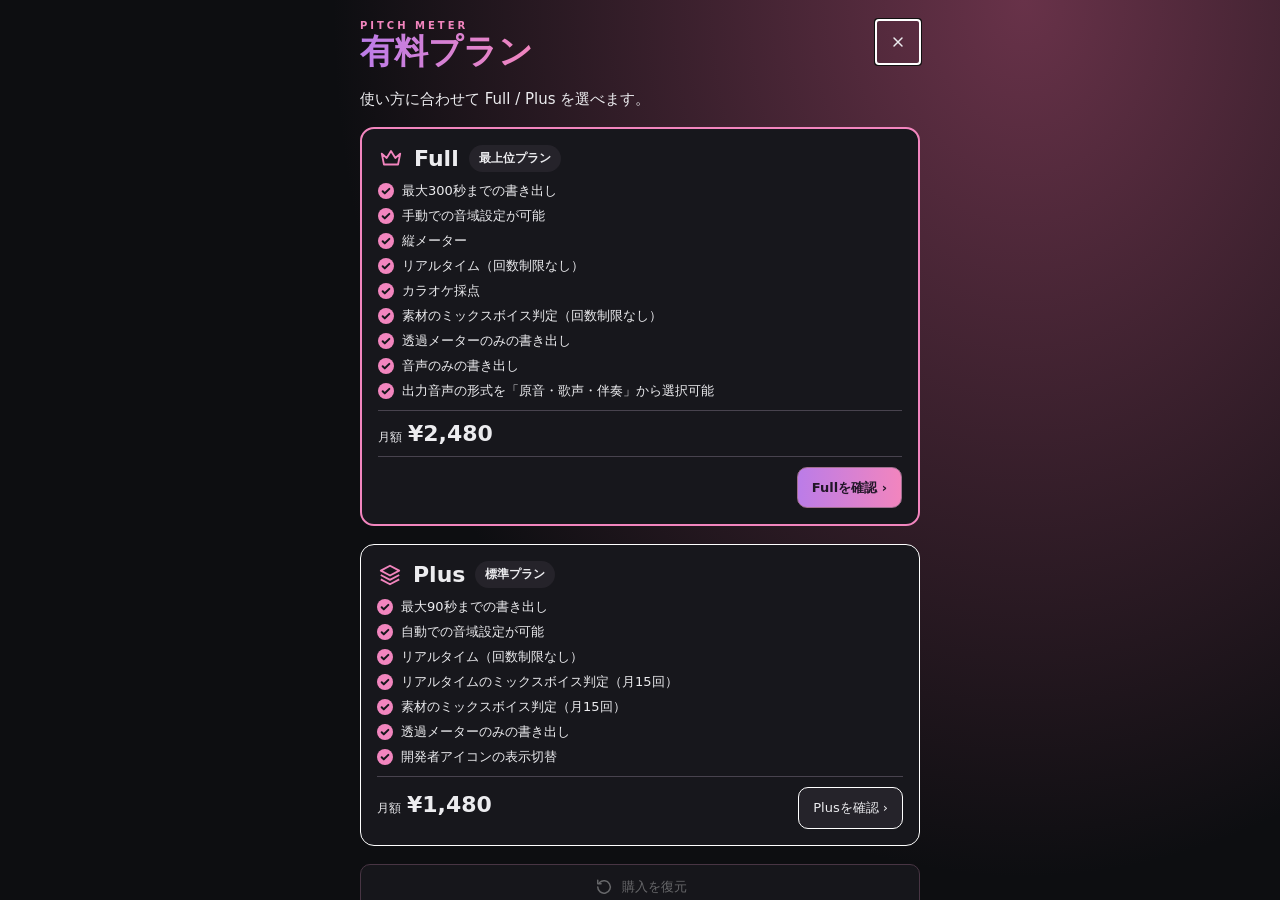
==== commit fd89dd42: "android-1128: Plus mix judgment 15/month (material and in-realtime)" ====
--- a/android-1128/index.html
+++ b/android-1128/index.html
@@ -98,7 +98,7 @@
       </div>
       <div class="caption" id="placeHint" hidden><div id="analysis-source-accuracy-note">※複数の音や声が重なっている素材や、歌声の音量が小さい素材は、正確に分析できないことがあります。</div><div>メーターをタップして位置・サイズ・角度を調整</div></div>
       <div class="usage-mix" id="mixUsage" hidden>
-        <div id="mixQuota" hidden aria-live="polite">無料版でのミックスボイス判定は月に5回までです<strong id="mixUsesLeft">残り5回</strong></div>
+        <div id="mixQuota" hidden aria-live="polite"><span id="mixQuotaLabel">無料版でのミックスボイス判定は月に5回までです</span><strong id="mixUsesLeft">残り5回</strong></div>
         <p id="mixAccess" class="caption" aria-live="polite"></p>
         <button type="button" class="sbtn primary" id="mixReveal" hidden>ミックスボイス判定を表示</button>
       </div>
@@ -190,7 +190,7 @@
     <div class="meterCard" id="liveCard"><div class="meterHead"><span class="meterCap">いまの声</span><span class="spacer"></span><span class="regChip" id="liveChip" data-reg="0" aria-live="polite"><i aria-hidden="true"></i><b id="liveChipText">—</b></span></div>
     <div class="meterBox"><canvas id="liveCanvas" width="1080" height="330" aria-label="ピッチメーター"></canvas></div>
       <div class="usage-live" id="liveUsage" aria-live="polite">
-        <div>無料版では月に5回使えます</div><strong class="accentText">残り<span id="liveUsesLeft">5</span>回</strong>
+        <div id="liveUsageLabel">無料版では月に5回使えます</div><strong class="accentText">残り<span id="liveUsesLeft">5</span>回</strong>
       </div></div>
     <div class="row status"><i class="dot" id="liveDot"></i><strong id="liveStatus">停止中</strong><span class="spacer"></span><span class="foot muted ell" id="liveInput">マイク未使用</span></div>
     <div class="foot notice" id="liveNotice" hidden></div>
@@ -264,7 +264,7 @@
     </div>
     <div class="plancard plus">
       <div class="row g10"><svg class="pico"><use href="#i-layers"/></svg><span class="ptitle">Plus</span><span class="ptag">標準プラン</span></div>
-      <ul class="feat"><li>最大90秒までの書き出し</li><li>自動での音域設定が可能</li><li>リアルタイム（回数制限なし）</li><li>透過メーターのみの書き出し</li><li>開発者アイコンの表示切替</li></ul>
+      <ul class="feat"><li>最大90秒までの書き出し</li><li>自動での音域設定が可能</li><li>リアルタイム（回数制限なし）</li><li>リアルタイムのミックスボイス判定（月15回）</li><li>素材のミックスボイス判定（月15回）</li><li>透過メーターのみの書き出し</li><li>開発者アイコンの表示切替</li></ul>
       <hr><div class="row base"><span class="caption">月額</span><span class="price">¥1,480</span><span class="spacer"></span><button class="sbtn whiteb" data-review="Plus">Plusを確認 ›</button></div>
     </div>
     <button class="sbtn wide" disabled><svg class="ico"><use href="#i-restore"/></svg>購入を復元</button>
@@ -413,7 +413,7 @@
 <script src="meter-labels.js?v=20261128and1128"></script>
 <script src="gauge.js?v=20261128and1128"></script>
 <script src="alphamov.js?v=20261128and1128"></script>
-<script src="usage-preview.js?v=20261128and1128"></script>
-<script src="app.js?v=20261128and1128"></script>
+<script src="usage-preview.js?v=20261128plusmix15"></script>
+<script src="app.js?v=20261128plusmix15"></script>
 </body>
 </html>
